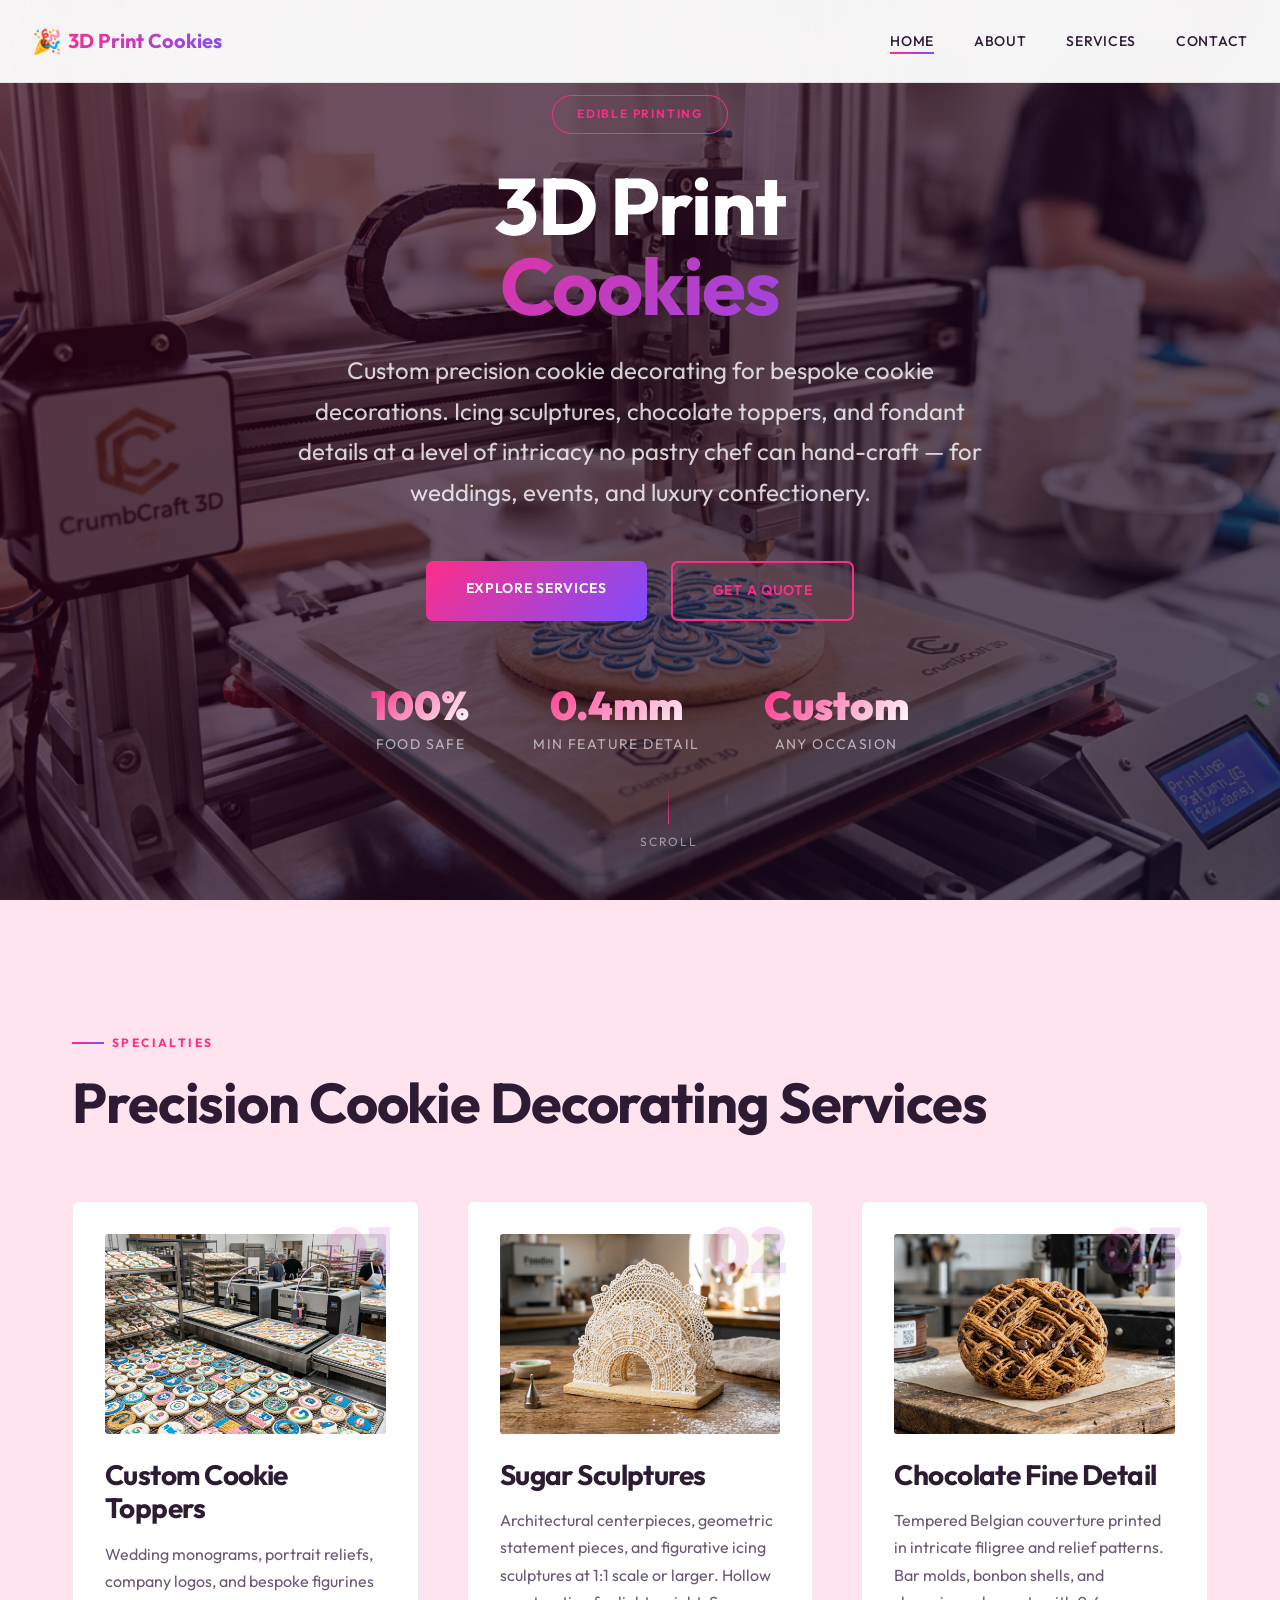
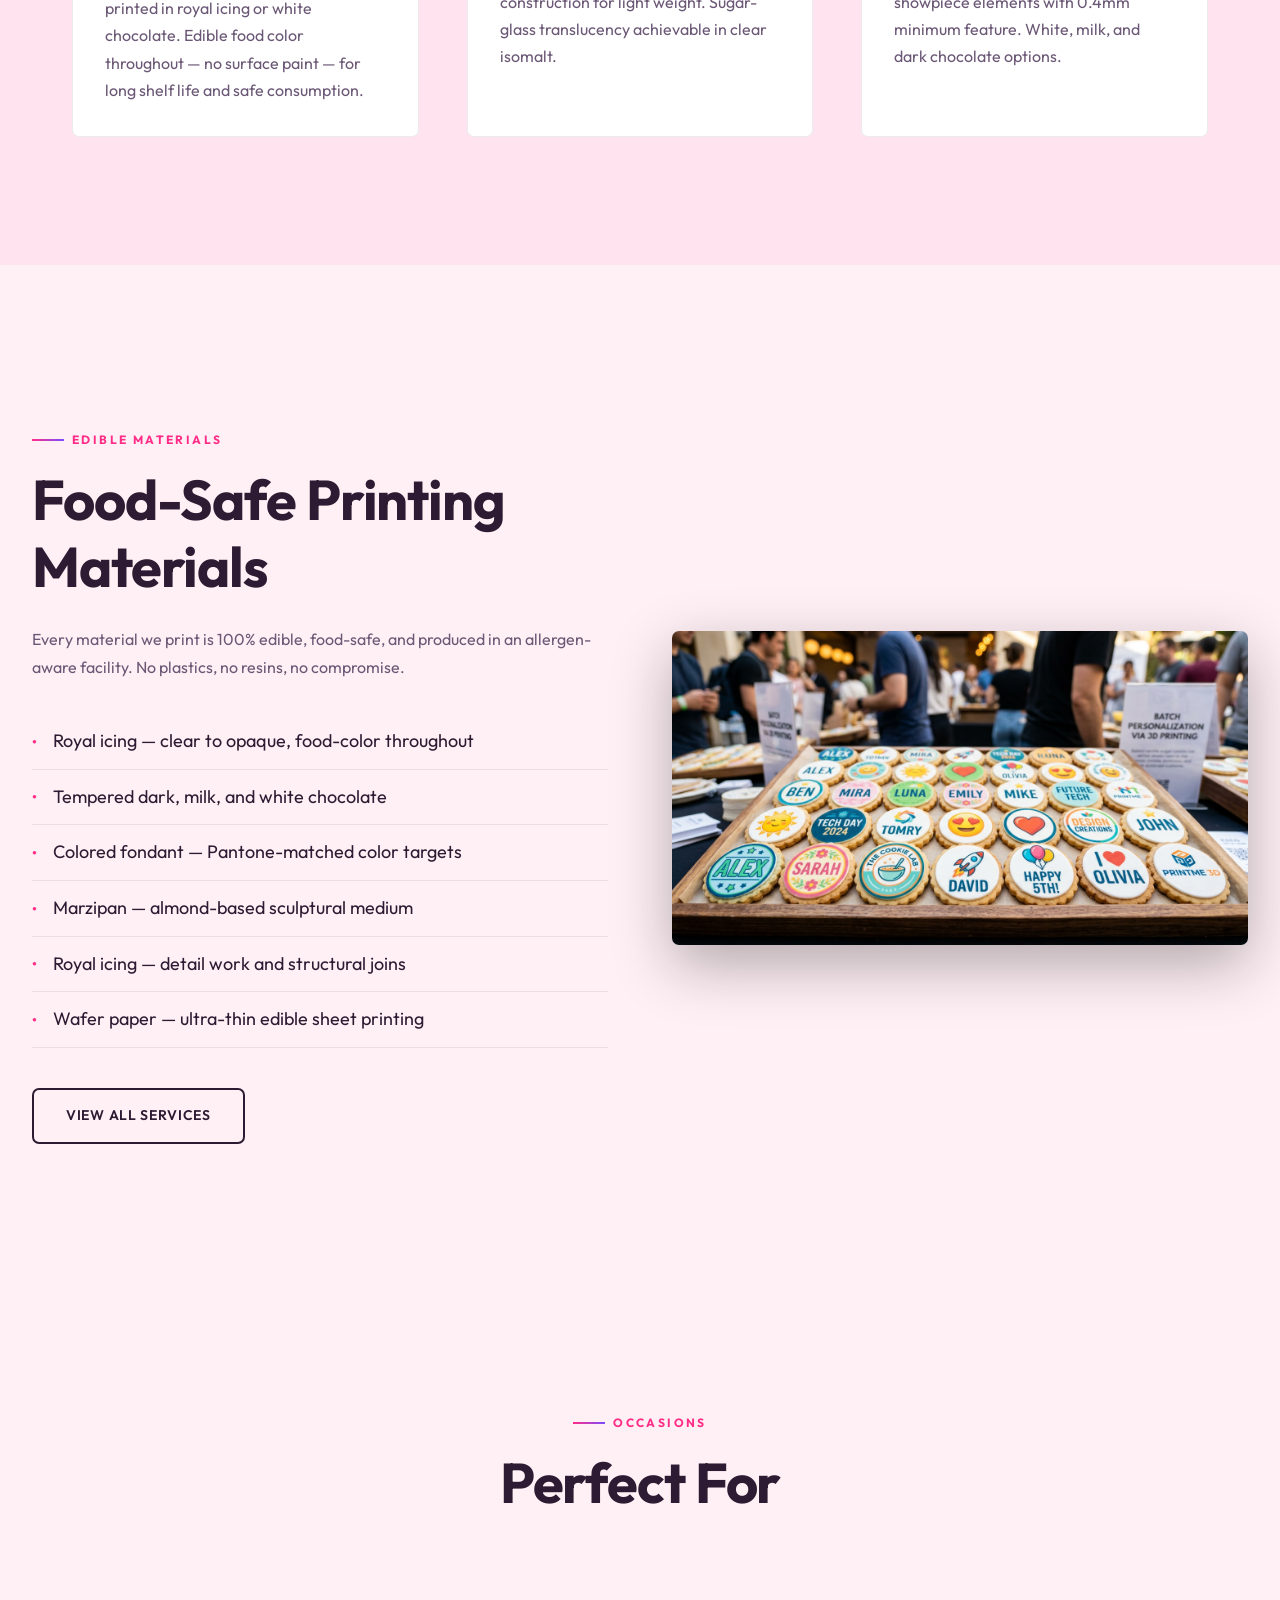
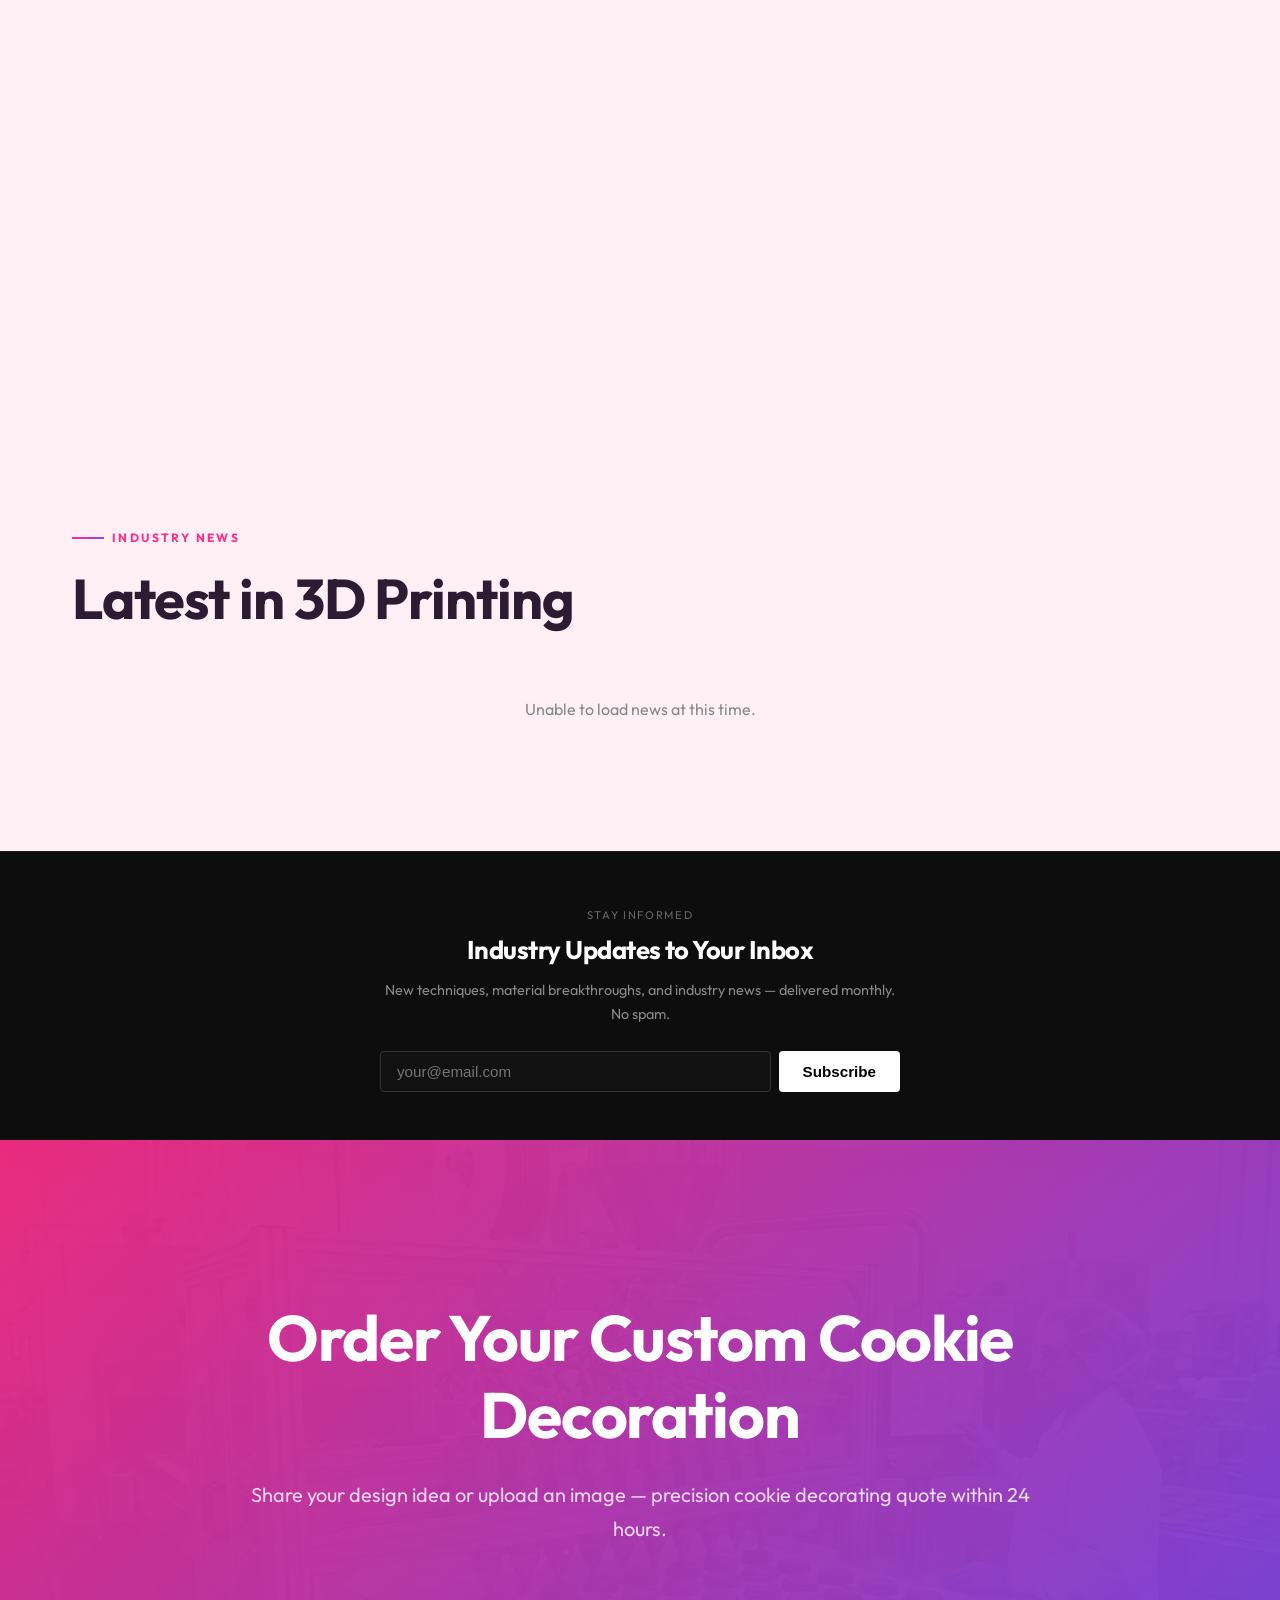
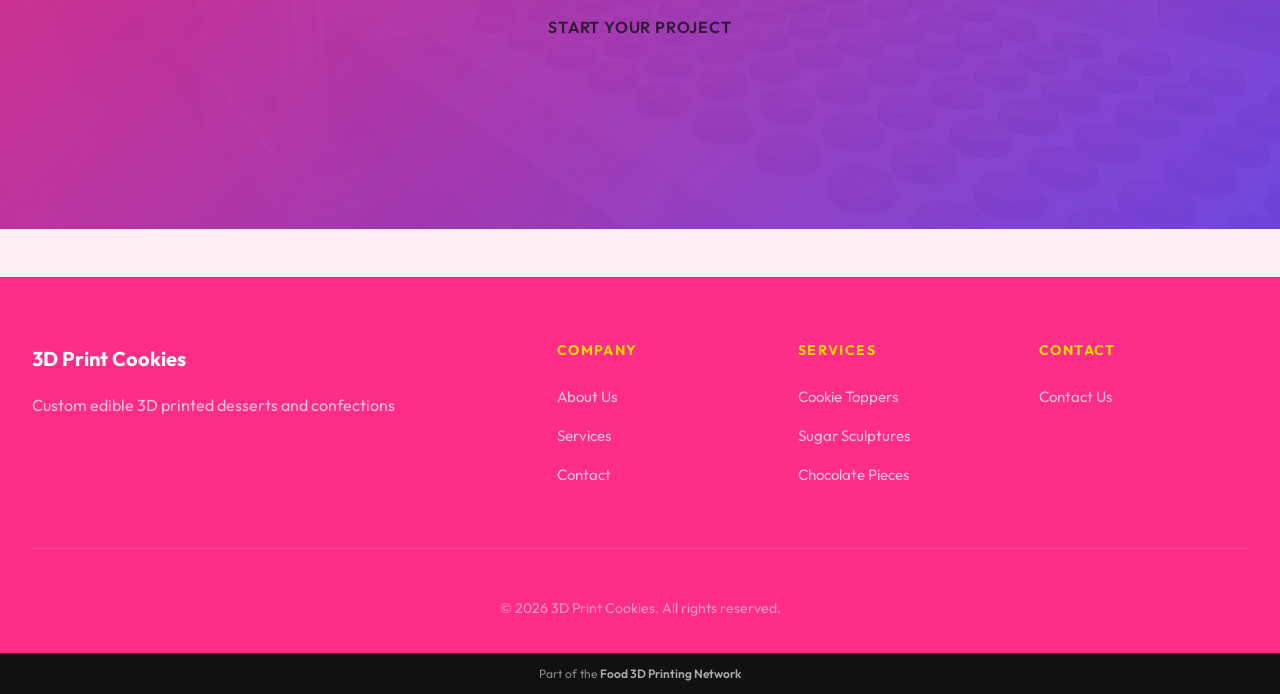
==== index.html @ 9c11e86b "Initial commit — 3dprintcookies.com with local image bank" ====
<!DOCTYPE html>
<html lang="en">
<head>
    <meta charset="UTF-8">
    <meta name="viewport" content="width=device-width, initial-scale=1.0">
    <meta name="description" content="Custom 3D printed cookie decorations in royal icing, chocolate, and fondant. Personalized cookie toppers, icing sculptures, and edible fine-detail decorations for any occasion.">
    <meta name="keywords" content="3d printed cookies, edible printing, custom desserts, food technology, personalized cookies, max davis, ben stagl, ally reza, chilab, chilab studio, titobi, chicago, manufacturing, functional, 3d, prototype">
    <meta property="og:title" content="3D Print Cookies | Custom 3D Printed Cookie Decorations">
    <meta property="og:description" content="Custom 3D printed cookie decorations in royal icing, chocolate, and fondant for weddings, events, and luxury baking.">
    <meta name="author" content="Max Davis, Ben Stagl, Ally Reza - ChiLab Studio">
    <meta property="og:type" content="website">
    <meta property="og:image" content="images/01_precision_icing.png">
    <title>3D Print Cookies | Custom 3D Printed Cookie Decorations | Icing & Chocolate Decorating</title>
    <link rel="preconnect" href="https://fonts.googleapis.com">
    <link rel="preconnect" href="https://fonts.gstatic.com" crossorigin>
    <link href="https://fonts.googleapis.com/css2?family=Outfit:wght@300;400;500;600;700;800;900&family=Pacifico&display=swap" rel="stylesheet">
    <link rel="stylesheet" href="css/style.css">
<script type="application/ld+json">
[
  {
    "@context": "https://schema.org",
    "@type": "Organization",
    "name": "3D Print Cookies",
    "url": "https://3dprintcookies.com",
    "description": "Custom 3D printed cookie decorations in royal icing, chocolate, and fondant. Personalized cookie toppers, icing sculptures, and edible fine-detail decorations for any occasion.",
    "contactPoint": {
      "@type": "ContactPoint",
      "contactType": "customer service",
      "url": "https://3dprintcookies.com/contact.html"
    }
  },
  {
    "@context": "https://schema.org",
    "@type": "WebSite",
    "name": "3D Print Cookies",
    "url": "https://3dprintcookies.com"
  },
  {
    "@context": "https://schema.org",
    "@type": "Service",
    "name": "Cookie Toppers",
    "provider": {
      "@type": "Organization",
      "name": "3D Print Cookies",
      "url": "https://3dprintcookies.com"
    },
    "url": "https://3dprintcookies.com/services.html"
  },
  {
    "@context": "https://schema.org",
    "@type": "Service",
    "name": "Sugar Sculptures",
    "provider": {
      "@type": "Organization",
      "name": "3D Print Cookies",
      "url": "https://3dprintcookies.com"
    },
    "url": "https://3dprintcookies.com/services.html"
  },
  {
    "@context": "https://schema.org",
    "@type": "Service",
    "name": "Chocolate Pieces",
    "provider": {
      "@type": "Organization",
      "name": "3D Print Cookies",
      "url": "https://3dprintcookies.com"
    },
    "url": "https://3dprintcookies.com/services.html"
  }
]
</script>
    <!-- ADSENSE: replace ca-pub-REPLACE_WITH_PUB_ID with your publisher ID to activate -->
    <!-- <script async src="https://pagead2.googlesyndication.com/pagead/js/adsbygoogle.js?client=ca-pub-REPLACE_WITH_PUB_ID" crossorigin="anonymous"></script> -->
</head>
<body>
    <div class="sprinkles-bg"></div>

    <header class="site-header">
        <nav class="navbar">
            <div class="nav-container">
                <a href="index.html" class="nav-logo">
                    <span class="logo-emoji">&#127881;</span><span class="logo-text">3D Print Cookies</span>
                </a>
                <button class="nav-toggle" aria-label="Toggle navigation" aria-expanded="false">
                    <span class="hamburger"></span>
                    <span class="hamburger"></span>
                    <span class="hamburger"></span>
                </button>
                <ul class="nav-menu">
                    <li><a href="index.html" class="nav-link active">Home</a></li>
                    <li><a href="about.html" class="nav-link">About</a></li>
                    <li><a href="services.html" class="nav-link">Services</a></li>
                    <li><a href="contact.html" class="nav-link">Contact</a></li>
                </ul>
            </div>
        </nav>
    </header>

    <main>
        <section class="hero">
            <div class="hero-background">
                <img src="images/02_printer_active.png" alt="3D Print Cookies" loading="lazy">
                <div class="hero-overlay"></div>
            </div>
            <div class="hero-content">
                <div class="hero-badge">EDIBLE PRINTING</div>
                <h1 class="hero-title">
                    <span class="title-line">3D Print</span>
                        <span class="title-line highlight">Cookies</span>
                </h1>
                <p class="hero-subtitle">Custom precision cookie decorating for bespoke cookie decorations. Icing sculptures, chocolate toppers, and fondant details at a level of intricacy no pastry chef can hand-craft — for weddings, events, and luxury confectionery.</p>
                <div class="hero-actions">
                    <a href="services.html" class="btn btn-primary">Explore Services</a>
                    <a href="contact.html" class="btn btn-secondary">Get a Quote</a>
                </div>
                <div class="hero-stats">
                    <div class="stat-item">
                        <div class="stat-number">100%</div>
                        <div class="stat-label">Food Safe</div>
                    </div>
                    <div class="stat-item">
                        <div class="stat-number">0.4mm</div>
                        <div class="stat-label">Min Feature Detail</div>
                    </div>
                    <div class="stat-item">
                        <div class="stat-number">Custom</div>
                        <div class="stat-label">Any Occasion</div>
                    </div>
                </div>
            </div>
            <div class="scroll-indicator">
                <div class="scroll-line"></div>
                <span>SCROLL</span>
            </div>
        </section>

        <section class="process-section">
            <div class="container">
                <div class="section-header">
                    <span class="section-label">SPECIALTIES</span>
                    <h2 class="section-title">Precision Cookie Decorating Services</h2>
                </div>
                <div class="process-grid">
                    <div class="process-card animate-in">
                        <div class="card-number">01</div>
                        <div class="card-image">
                            <img src="images/03_decorated_array.png" alt="Service 1" loading="lazy">
                        </div>
                        <h3>Custom Cookie Toppers</h3>
                        <p>Wedding monograms, portrait reliefs, company logos, and bespoke figurines printed in royal icing or white chocolate. Edible food color throughout — no surface paint — for long shelf life and safe consumption.</p>
                    </div>
                    <div class="process-card animate-in">
                        <div class="card-number">02</div>
                        <div class="card-image">
                            <img src="images/04_lace_pattern.png" alt="Service 2" loading="lazy">
                        </div>
                        <h3>Sugar Sculptures</h3>
                        <p>Architectural centerpieces, geometric statement pieces, and figurative icing sculptures at 1:1 scale or larger. Hollow construction for light weight. Sugar-glass translucency achievable in clear isomalt.</p>
                    </div>
                    <div class="process-card animate-in">
                        <div class="card-number">03</div>
                        <div class="card-image">
                            <img src="images/05_chocolate_chip.png" alt="Service 3" loading="lazy">
                        </div>
                        <h3>Chocolate Fine Detail</h3>
                        <p>Tempered Belgian couverture printed in intricate filigree and relief patterns. Bar molds, bonbon shells, and showpiece elements with 0.4mm minimum feature. White, milk, and dark chocolate options.</p>
                    </div>
                </div>
            </div>
        </section>


    <!-- Ad Unit: Mid-Page Leaderboard -->
    <div class="ad-unit-container" style="text-align:center;padding:1rem 0;margin:0 auto;max-width:970px;">
      <!-- <ins class="adsbygoogle" style="display:block" data-ad-client="ca-pub-REPLACE_WITH_PUB_ID" data-ad-slot="REPLACE_WITH_SLOT_ID_1" data-ad-format="auto" data-full-width-responsive="true"></ins> -->
      <!-- <script>(adsbygoogle = window.adsbygoogle || []).push({});</script> -->
    </div>
        <section class="materials-section">
            <div class="container-wide">
                <div class="materials-content">
                    <div class="materials-info">
                        <span class="section-label">EDIBLE MATERIALS</span>
                        <h2>Food-Safe Printing Materials</h2>
                        <p>Every material we print is 100% edible, food-safe, and produced in an allergen-aware facility. No plastics, no resins, no compromise.</p>
                        <ul class="materials-list">
                            <li><span class="material-icon">&#9679;</span> Royal icing — clear to opaque, food-color throughout</li>
                            <li><span class="material-icon">&#9679;</span> Tempered dark, milk, and white chocolate</li>
                            <li><span class="material-icon">&#9679;</span> Colored fondant — Pantone-matched color targets</li>
                            <li><span class="material-icon">&#9679;</span> Marzipan — almond-based sculptural medium</li>
                            <li><span class="material-icon">&#9679;</span> Royal icing — detail work and structural joins</li>
                            <li><span class="material-icon">&#9679;</span> Wafer paper — ultra-thin edible sheet printing</li>
                        </ul>
                        <a href="services.html" class="btn btn-outline">View All Services</a>
                    </div>
                    <div class="materials-visual">
                        <img src="images/06_personalized_batch.png" alt="3D Print Cookies Services" loading="lazy">
                        <div class="visual-accent"></div>
                    </div>
                </div>
            </div>
        </section>

        <section class="industries-section">
            <div class="container">
                <div class="section-header center">
                    <span class="section-label">OCCASIONS</span>
                    <h2>Perfect For</h2>
                </div>
                <div class="industries-grid">
                    <div class="industry-card animate-in">
                        <div class="industry-icon">&#9829;</div>
                        <h3>Weddings</h3>
                        <p>Bespoke bridal toppers</p>
                    </div>
                    <div class="industry-card animate-in">
                        <div class="industry-icon">&#9733;</div>
                        <h3>Corporate</h3>
                        <p>Branded confectionery</p>
                    </div>
                    <div class="industry-card animate-in">
                        <div class="industry-icon">&#127881;</div>
                        <h3>Celebrations</h3>
                        <p>Birthday & milestone events</p>
                    </div>
                    <div class="industry-card animate-in">
                        <div class="industry-icon">&#9830;</div>
                        <h3>Luxury Retail</h3>
                        <p>High-end confectionery</p>
                    </div>
                </div>
            </div>
        </section>
        <section class="news-section">
            <div class="container">
                <div class="section-header">
                    <span class="section-label">INDUSTRY NEWS</span>
                    <h2 class="section-title">Latest in 3D Printing</h2>
                </div>
                <div id="news-feed"></div>
            </div>
        </section>
        <section class="newsletter-section" style="background:#0d0d0d;padding:3rem 2rem;text-align:center;border-top:1px solid #1a1a1a;">
            <div style="max-width:520px;margin:0 auto;">
                <span style="font-size:0.7rem;letter-spacing:0.15em;color:#666;text-transform:uppercase;">Stay Informed</span>
                <h2 style="color:#fff;font-size:1.6rem;margin:0.5rem 0 0.75rem;">Industry Updates to Your Inbox</h2>
                <p style="color:#888;font-size:0.9rem;margin-bottom:1.5rem;">New techniques, material breakthroughs, and industry news — delivered monthly. No spam.</p>
                <form action="https://api.web3forms.com/submit" method="POST"
                      style="display:flex;gap:0.5rem;flex-wrap:wrap;justify-content:center;"
                      onsubmit="this.querySelector('button').textContent='Subscribed!';this.querySelector('button').disabled=true;">
                    <input type="hidden" name="access_key" value="6f33053b-6d08-414b-9615-665f88c98da8">
                    <input type="hidden" name="subject" value="Newsletter Signup">
                    <input type="hidden" name="from_name" value="Newsletter Signup">
                    <input type="email" name="email" placeholder="your@email.com" required
                           style="flex:1;min-width:220px;padding:0.7rem 1rem;background:#111;border:1px solid #333;color:#fff;border-radius:4px;font-size:0.95rem;">
                    <button type="submit"
                            style="padding:0.7rem 1.5rem;background:#fff;color:#000;border:none;border-radius:4px;font-weight:600;font-size:0.95rem;cursor:pointer;white-space:nowrap;">
                        Subscribe
                    </button>
                </form>
            </div>
        </section>


        <section class="cta-section">
            <div class="cta-content">
                <h2>Order Your Custom Cookie Decoration</h2>
                <p>Share your design idea or upload an image — precision cookie decorating quote within 24 hours.</p>
                <a href="contact.html" class="btn btn-large">Start Your Project</a>
            </div>
            <div class="cta-background">
                <img src="images/08_production_scale.png" alt="3D Print Cookies" loading="lazy">
            </div>
        </section>
    </main>

    <!-- Ad Unit: Pre-Footer Banner -->
    <div class="ad-unit-container" style="text-align:center;padding:1.5rem 0;margin:0 auto;max-width:970px;">
      <!-- <ins class="adsbygoogle" style="display:block" data-ad-client="ca-pub-REPLACE_WITH_PUB_ID" data-ad-slot="REPLACE_WITH_SLOT_ID_2" data-ad-format="auto" data-full-width-responsive="true"></ins> -->
      <!-- <script>(adsbygoogle = window.adsbygoogle || []).push({});</script> -->
    </div>
    <footer class="site-footer">
        <div class="footer-container">
            <div class="footer-main">
                <div class="footer-brand">
                    <div class="footer-logo">3D Print Cookies</div>
                    <p>Custom edible 3D printed desserts and confections</p>
                </div>
                <div class="footer-links">
                    <div class="footer-column">
                        <h4>Company</h4>
                        <ul>
                            <li><a href="about.html">About Us</a></li>
                            <li><a href="services.html">Services</a></li>
                            <li><a href="contact.html">Contact</a></li>
                        </ul>
                    </div>
                    <div class="footer-column">
                        <h4>Services</h4>
                        <ul>
                            <li><a href="services.html">Cookie Toppers</a></li>
                            <li><a href="services.html">Sugar Sculptures</a></li>
                            <li><a href="services.html">Chocolate Pieces</a></li>
                        </ul>
                    </div>
                    <div class="footer-column">
                        <h4>Contact</h4>
                        <ul>
                            <li><a href="contact.html">Contact Us</a></li>
                        </ul>
                    </div>
                </div>
            </div>
            <div class="footer-bottom">
                <p>&copy; 2026 3D Print Cookies. All rights reserved.</p>
            </div>
        </div>
    </footer>

    <script src="js/main.js"></script>

    <div class="network-badge" style="background:#111;border-top:1px solid #333;text-align:center;padding:0.6rem 1rem;font-size:0.75rem;color:#888;">
      Part of the <a href="https://3dprintfood.com" style="color:#aaa;text-decoration:none;font-weight:600;">Food 3D Printing Network</a>
    </div>
</body>
</html>
---- css/style.css ----
/* ============================================
   3dprintcakes.com - Playful/Vibrant Design
   Premium Generated Stylesheet
   ============================================ */

:root {
    --primary: #ff2d87;
    --primary-dark: #d4206e;
    --secondary: #ffd600;
    --accent: #7c4dff;
    --bg-dark: #fff0f5;
    --bg-darker: #ffe4ef;
    --bg-card: #ffffff;
    --text: #2d1b33;
    --text-dim: #6b5876;
    --border: rgba(0,0,0,0.08);
    --font-heading: 'Outfit', sans-serif;
    --font-body: 'Outfit', sans-serif;
    --radius: 7px;
    --transition: all 0.4s cubic-bezier(0.4,0,0.2,1);
    --transition-fast: all 0.2s ease;
}

.sprinkles-bg{position:fixed;top:0;left:0;width:100%;height:100%;background-image:radial-gradient(circle,#ff2d8710 1px,transparent 1px),radial-gradient(circle,#ffd60010 1px,transparent 1px);background-size:30px 30px,20px 20px;background-position:0 0,10px 10px;pointer-events:none;z-index:0;}

*,*::before,*::after { margin:0;padding:0;box-sizing:border-box; }
html { scroll-behavior:smooth;font-size:16px; }

body {
    font-family: var(--font-body);
    color: var(--text);
    background-color: var(--bg-dark);
    line-height: 1.7;
    -webkit-font-smoothing: antialiased;
    overflow-x: hidden;
    position: relative;
}

h1,h2,h3,h4,h5,h6 {
    font-family: var(--font-heading);
    line-height: 1.2;
    font-weight: 700;
    color: var(--text);
    letter-spacing: -0.02em;
}
h1 { font-size: clamp(2.5rem,8vw,5rem); }
h2 { font-size: clamp(2rem,5vw,3.5rem); }
h3 { font-size: clamp(1.25rem,3vw,1.75rem); }
a { text-decoration:none;color:inherit; }
img { max-width:100%;display:block; }

/* Layout */
.container { max-width:1200px;margin:0 auto;padding:0 2rem; }
.container-wide { max-width:1400px;margin:0 auto;padding:0 2rem; }
section { padding:8rem 0; }
.section-header { margin-bottom:4rem; }
.section-header.center { text-align:center; }

.section-label {
    display:inline-block;
    font-size:0.75rem;font-weight:700;
    text-transform:uppercase;letter-spacing:0.2em;
    color:var(--primary);margin-bottom:1rem;
    position:relative;padding-left:2.5rem;
}
.section-label::before {
    content:'';position:absolute;left:0;top:50%;
    transform:translateY(-50%);width:2rem;height:2px;
    background:linear-gradient(90deg,var(--primary),var(--accent));
}

/* Header */
.site-header {
    position:fixed;top:0;left:0;right:0;z-index:1000;
    background:rgba(255,255,255,0.95);
    backdrop-filter:blur(20px);
    border-bottom:1px solid var(--border);
    transition: box-shadow 0.3s ease;
}
.site-header.scrolled { box-shadow:0 4px 30px rgba(0,0,0,0.15); }
.navbar { padding:1.5rem 0; }
.nav-container {
    max-width:1400px;margin:0 auto;padding:0 2rem;
    display:flex;justify-content:space-between;align-items:center;
}
.nav-logo {
    font-family:var(--font-heading);font-size:1.25rem;font-weight:700;
    display:flex;align-items:center;gap:0.35rem;
    transition:var(--transition-fast);
}
.nav-logo:hover { transform:translateY(-2px); }
.logo-bracket { color:var(--primary);font-size:1.5rem; }
.logo-text {
    background:linear-gradient(135deg,var(--primary),var(--accent));
    -webkit-background-clip:text;-webkit-text-fill-color:transparent;
    background-clip:text;
}
.logo-emoji { font-size:1.5rem;line-height:1; }
.nav-menu { display:flex;gap:2.5rem;list-style:none; }
.nav-link {
    position:relative;font-weight:500;text-transform:uppercase;
    font-size:0.875rem;letter-spacing:0.05em;
    transition:var(--transition-fast);
}
.nav-link::after {
    content:'';position:absolute;bottom:-4px;left:0;width:0;height:2px;
    background:linear-gradient(90deg,var(--primary),var(--accent));
    transition:var(--transition);
}
.nav-link:hover::after,.nav-link.active::after { width:100%; }
.nav-link:hover { color:var(--primary); }

.nav-toggle {
    display:none;flex-direction:column;gap:5px;
    background:none;border:none;cursor:pointer;padding:0.5rem;
}
.hamburger {
    width:25px;height:2px;background:var(--primary);
    transition:var(--transition);display:block;
    position:relative;
}
.hamburger::before,.hamburger::after {
    content:'';position:absolute;width:25px;height:2px;
    background:var(--primary);transition:var(--transition);
}
.hamburger::before { top:-7px; }
.hamburger::after { top:7px; }
.nav-toggle.active .hamburger { background:transparent; }
.nav-toggle.active .hamburger::before { transform:rotate(45deg);top:0; }
.nav-toggle.active .hamburger::after { transform:rotate(-45deg);top:0; }

/* Hero */
.hero {
    position:relative;min-height:100vh;
    display:flex;align-items:center;justify-content:center;
    overflow:hidden;padding-top:80px;
}
.hero-background {
    position:absolute;top:0;left:0;width:100%;height:100%;z-index:0;
}
.hero-background img {
    width:100%;height:100%;object-fit:cover;filter:brightness(0.35);
}
.hero-overlay {
    position:absolute;top:0;left:0;width:100%;height:100%;
    background:linear-gradient(135deg, rgba(255,0,100,0.15), rgba(124,77,255,0.1));
}
.hero-content {
    position:relative;z-index:2;max-width:1400px;
    margin:0 auto;padding:0 2rem;text-align:center;
}
.hero-badge {
    display:inline-block;padding:0.5rem 1.5rem;
    border:1px solid var(--primary);border-radius:50px;
    font-size:0.75rem;font-weight:600;letter-spacing:0.15em;
    text-transform:uppercase;color:var(--primary);
    margin-bottom:2rem;animation:fadeInDown 0.8s ease-out;
}
.hero-title { margin-bottom:1.5rem;color:#fff;animation:fadeInUp 0.8s ease-out 0.2s both; }
.title-line { display:block;line-height:1; }
.title-line.highlight {
    background:linear-gradient(135deg,var(--primary),var(--accent));
    -webkit-background-clip:text;-webkit-text-fill-color:transparent;
    background-clip:text;
}
.hero-subtitle {
    font-size:clamp(1.125rem,2vw,1.5rem);
    max-width:700px;margin:0 auto 3rem;color:rgba(255,255,255,0.8);
    animation:fadeInUp 0.8s ease-out 0.4s both;
}
.hero-actions {
    display:flex;gap:1.5rem;justify-content:center;flex-wrap:wrap;
    animation:fadeInUp 0.8s ease-out 0.6s both;
}
.hero-stats {
    display:flex;gap:4rem;justify-content:center;margin-top:4rem;
    animation:fadeInUp 0.8s ease-out 0.8s both;
}
.stat-item { text-align:center; }
.stat-number {
    font-family:var(--font-heading);font-size:2.5rem;font-weight:900;
    background:linear-gradient(135deg,var(--primary),#fff);
    -webkit-background-clip:text;-webkit-text-fill-color:transparent;
    background-clip:text;line-height:1;margin-bottom:0.5rem;
}
.stat-label {
    font-size:0.875rem;text-transform:uppercase;
    letter-spacing:0.1em;color:rgba(255,255,255,0.6);
}
.scroll-indicator {
    position:absolute;bottom:3rem;left:50%;transform:translateX(-50%);
    display:flex;flex-direction:column;align-items:center;gap:0.5rem;
    font-size:0.75rem;letter-spacing:0.15em;color:rgba(255,255,255,0.5);
    animation:fadeInUp 0.8s ease-out 1s both;
}
.scroll-line {
    width:1px;height:40px;
    background:linear-gradient(180deg,transparent,var(--primary));
    animation:scrollLine 2s ease-in-out infinite;
}

/* Buttons */
.btn {
    display:inline-block;padding:1rem 2.5rem;
    font-family:var(--font-heading);font-weight:600;font-size:0.875rem;
    text-transform:uppercase;letter-spacing:0.05em;
    border-radius:var(--radius);transition:var(--transition);
    cursor:pointer;position:relative;overflow:hidden;border:none;
}
.btn::before {
    content:'';position:absolute;top:0;left:-100%;width:100%;height:100%;
    background:linear-gradient(90deg,transparent,rgba(255,255,255,0.2),transparent);
    transition:left 0.5s;
}
.btn:hover::before { left:100%; }
.btn-primary {
    background:linear-gradient(135deg,var(--primary),var(--accent));
    color:#fff;
}
.btn-primary:hover {
    transform:translateY(-2px);
    box-shadow:0 10px 30px rgba(255,45,135,0.3);
}
.btn-secondary {
    background:transparent;border:2px solid var(--primary);color:var(--primary);
}
.btn-secondary:hover {
    background:var(--primary);color:#fff0f5;transform:translateY(-2px);
}
.btn-outline {
    background:transparent;border:2px solid var(--text);color:var(--text);
    padding:0.875rem 2rem;
}
.btn-outline:hover { background:var(--text);color:var(--bg-dark); }
.btn-large { padding:1.25rem 3rem;font-size:1rem; }
.btn-submit { width:100%;text-align:center; }

/* Process Section */
.process-section { background:#ffe4ef; }
.process-grid {
    display:grid;grid-template-columns:repeat(auto-fit,minmax(300px,1fr));gap:3rem;
}
.process-card {
    position:relative;background:#ffffff;
    border:1px solid var(--border);border-radius:var(--radius);
    padding:2rem;transition:var(--transition);
}
.process-card:hover {
    transform:translateY(-10px);border-color:var(--primary);
    box-shadow:0 20px 40px rgba(255,45,135,0.1);
}
.card-number {
    font-family:var(--font-heading);font-size:4rem;font-weight:900;
    line-height:1;
    background:linear-gradient(135deg,var(--primary),var(--accent));
    -webkit-background-clip:text;-webkit-text-fill-color:transparent;
    background-clip:text;opacity:0.15;position:absolute;top:1rem;right:1.5rem;
}
.card-image {
    width:100%;height:200px;border-radius:calc(var(--radius) - 4px);
    overflow:hidden;margin-bottom:1.5rem;
}
.card-image img {
    width:100%;height:100%;object-fit:cover;transition:var(--transition);
}
.process-card:hover .card-image img { transform:scale(1.1); }
.process-card h3 { margin-bottom:1rem; }
.process-card p { color:var(--text-dim);line-height:1.7; }

/* Materials Section */
.materials-section {
    background:#fff0f5;
}
.materials-content {
    display:grid;grid-template-columns:1fr 1fr;gap:4rem;align-items:center;
}
.materials-info h2 { margin-bottom:1.5rem; }
.materials-info p { color:var(--text-dim);margin-bottom:2rem;line-height:1.8; }
.materials-list { list-style:none;margin-bottom:2.5rem; }
.materials-list li {
    padding:0.75rem 0;font-size:1.125rem;
    display:flex;align-items:center;gap:1rem;
    border-bottom:1px solid var(--border);
}
.material-icon { color:var(--primary);font-size:0.5rem; }
.materials-visual { position:relative; }
.materials-visual img {
    width:100%;border-radius:var(--radius);
    box-shadow:0 20px 60px rgba(0,0,0,0.3);
}
.visual-accent {
    position:absolute;top:-2rem;right:-2rem;width:200px;height:200px;
    background:linear-gradient(135deg,var(--primary),var(--accent));
    opacity:0.1;border-radius:50%;filter:blur(60px);z-index:-1;
}

/* Industries Section */
.industries-grid {
    display:grid;grid-template-columns:repeat(auto-fit,minmax(250px,1fr));gap:2rem;
}
.industry-card {
    background:#ffffff;border:1px solid var(--border);
    border-radius:var(--radius);padding:2.5rem 2rem;text-align:center;
    transition:var(--transition);
}
.industry-card:hover {
    transform:translateY(-5px);border-color:var(--primary);
}
.industry-icon {
    font-size:3rem;margin-bottom:1.5rem;display:inline-block;
    background:linear-gradient(135deg,var(--primary),var(--accent));
    -webkit-background-clip:text;-webkit-text-fill-color:transparent;
    background-clip:text;
}
.industry-card h3 { margin-bottom:1rem;font-size:1.5rem; }
.industry-card p { color:var(--text-dim);line-height:1.7; }

/* CTA Section */
.cta-section { position:relative;padding:10rem 0;overflow:hidden; }
.cta-background {
    position:absolute;top:0;left:0;width:100%;height:100%;z-index:0;
}
.cta-background img {
    width:100%;height:100%;object-fit:cover;filter:brightness(0.2);
}
.cta-background::after {
    content:'';position:absolute;top:0;left:0;width:100%;height:100%;
    background:linear-gradient(135deg, rgba(255,45,135,0.9), rgba(124,77,255,0.85));
}
.cta-content {
    position:relative;z-index:2;text-align:center;max-width:800px;margin:0 auto;
}
.cta-content h2 {
    font-size:clamp(2.5rem,5vw,4rem);margin-bottom:1.5rem;color:#fff;
}
.cta-content p { font-size:1.25rem;color:rgba(255,255,255,0.8);margin-bottom:3rem; }

/* Page Hero (secondary pages) */
.page-hero {
    position:relative;padding:10rem 0 6rem;overflow:hidden;
    display:flex;align-items:center;justify-content:center;
}
.page-hero-bg {
    position:absolute;top:0;left:0;width:100%;height:100%;z-index:0;
}
.page-hero-bg img {
    width:100%;height:100%;object-fit:cover;filter:brightness(0.35);
}
.page-hero-overlay {
    position:absolute;top:0;left:0;width:100%;height:100%;
    background:linear-gradient(135deg, rgba(255,0,100,0.15), rgba(124,77,255,0.1));
}
.page-hero-content {
    position:relative;z-index:2;text-align:center;max-width:800px;
    margin:0 auto;padding:0 2rem;
}
.page-hero-content h1 { color:#fff;margin-bottom:1rem; }
.page-hero-subtitle { font-size:1.25rem;color:rgba(255,255,255,0.8); }

/* About Page */
.story-section { padding:8rem 0; }
.story-grid {
    display:grid;grid-template-columns:1fr 1fr;gap:4rem;align-items:center;
}
.story-image img {
    width:100%;border-radius:var(--radius);
    box-shadow:0 20px 60px rgba(0,0,0,0.15);
}
.story-content { }
.story-content h2 { margin-bottom:1.5rem; }
.story-content p { color:var(--text-dim);margin-bottom:1.5rem;line-height:1.8; }

.mission-section { background:#ffe4ef;padding:8rem 0; }
.mission-grid {
    display:grid;grid-template-columns:1fr 1fr;gap:3rem;
}
.mission-card {
    background:#ffffff;border:1px solid var(--border);
    border-radius:var(--radius);padding:3rem;
}
.mission-card h3 { margin-bottom:1.5rem;color:var(--primary); }
.mission-card p { color:var(--text-dim);line-height:1.8; }

.values-section { padding:8rem 0; }
.values-grid {
    display:grid;grid-template-columns:repeat(auto-fit,minmax(250px,1fr));gap:2rem;
}
.value-card {
    background:#ffffff;border:1px solid var(--border);
    border-radius:var(--radius);padding:2.5rem 2rem;text-align:center;
    transition:var(--transition);
}
.value-card:hover { transform:translateY(-5px);border-color:var(--primary); }
.value-icon {
    font-size:2.5rem;margin-bottom:1rem;
    background:linear-gradient(135deg,var(--primary),var(--accent));
    -webkit-background-clip:text;-webkit-text-fill-color:transparent;
    background-clip:text;
}
.value-card h3 { margin-bottom:1rem; }
.value-card p { color:var(--text-dim);line-height:1.7; }

.stats-section {
    background:#ffe4ef;padding:6rem 0;
}
.stats-bar {
    display:grid;grid-template-columns:repeat(4,1fr);gap:2rem;text-align:center;
}

/* Services Page */
.services-detail-section { padding:8rem 0; }
.services-detail-grid { display:grid;gap:3rem; }
.service-detail-card {
    display:grid;grid-template-columns:1fr 2fr;gap:2rem;
    background:#ffffff;border:1px solid var(--border);
    border-radius:var(--radius);overflow:hidden;
    transition:var(--transition);
}
.service-detail-card:hover { transform:translateY(-5px);border-color:var(--primary); }
.service-detail-image { height:100%;min-height:250px; }
.service-detail-image img { width:100%;height:100%;object-fit:cover; }
.service-detail-content { padding:2.5rem; }
.service-detail-content h3 { margin-bottom:1rem;color:var(--primary); }
.service-detail-content p { color:var(--text-dim);line-height:1.8; }

.timeline-section { background:#ffe4ef;padding:8rem 0; }
.timeline { position:relative;max-width:700px;margin:0 auto; }
.timeline-line {
    position:absolute;left:30px;top:0;bottom:0;width:2px;
    background:linear-gradient(180deg,var(--primary),var(--accent));
}
.timeline-step {
    display:flex;gap:2rem;margin-bottom:3rem;position:relative;
}
.timeline-number {
    width:60px;height:60px;border-radius:50%;flex-shrink:0;
    background:linear-gradient(135deg,var(--primary),var(--accent));
    color:#fff;display:flex;align-items:center;justify-content:center;
    font-family:var(--font-heading);font-weight:700;font-size:1.25rem;
    z-index:1;
}
.timeline-content {
    background:#ffffff;border:1px solid var(--border);
    border-radius:var(--radius);padding:2rem;flex:1;
}
.timeline-content h3 { margin-bottom:0.75rem; }
.timeline-content p { color:var(--text-dim);line-height:1.7; }

/* Contact Page */
.contact-section { padding:8rem 0; }
.contact-grid {
    display:grid;grid-template-columns:1fr 1fr;gap:4rem;align-items:start;
}
.contact-info h2 { margin-bottom:1.5rem; }
.contact-info > p { color:var(--text-dim);line-height:1.8;margin-bottom:2rem; }
.contact-cards { display:grid;gap:1.5rem; }
.contact-card {
    background:#ffffff;border:1px solid var(--border);
    border-radius:var(--radius);padding:1.5rem;
    display:flex;gap:1rem;align-items:flex-start;
}
.contact-card-icon {
    font-size:1.5rem;flex-shrink:0;
    background:linear-gradient(135deg,var(--primary),var(--accent));
    -webkit-background-clip:text;-webkit-text-fill-color:transparent;
    background-clip:text;
}
.contact-card h4 { margin-bottom:0.25rem;font-size:1rem; }
.contact-card p { color:var(--text-dim);font-size:0.9375rem; }

.contact-form-wrapper {
    background:#ffffff;border:1px solid var(--border);
    border-radius:var(--radius);padding:2.5rem;
    box-shadow:0 20px 60px rgba(0,0,0,0.1);
}
.contact-form-wrapper h2 { margin-bottom:2rem; }
.form-group { margin-bottom:1.25rem; }
.form-group label {
    display:block;margin-bottom:0.4rem;font-weight:600;
    color:var(--text);font-size:0.95rem;
}
.required { color:#e74c3c; }
.form-group input[type="text"],
.form-group input[type="email"],
.form-group input[type="tel"],
.form-group textarea {
    width:100%;padding:0.875rem 1rem;
    border:2px solid var(--border);border-radius:var(--radius);
    font-family:var(--font-body);font-size:1rem;
    color:var(--text);background:#ffe4ef;
    transition:var(--transition);
}
.form-group input:focus,
.form-group textarea:focus {
    outline:none;border-color:var(--primary);
    box-shadow:0 0 0 3px rgba(255,45,135,0.15);
}
.form-group input.error,
.form-group textarea.error { border-color:#e74c3c; }
.form-error { color:#e74c3c;font-size:0.85rem;margin-top:0.25rem;min-height:1.2em; }
.form-group input[type="file"] { font-family:var(--font-body);font-size:0.95rem;padding:0.5rem 0;border:none;background:none; }

/* Footer */
.site-footer {
    background:#ff2d87;
    border-top:1px solid var(--border);padding:4rem 0 2rem;
    color:#fff;
}
.footer-container { max-width:1400px;margin:0 auto;padding:0 2rem; }
.footer-main {
    display:grid;grid-template-columns:2fr 3fr;gap:4rem;
    margin-bottom:3rem;padding-bottom:3rem;
    border-bottom:1px solid rgba(255,255,255,0.15);
}
.footer-brand { }
.footer-logo {
    font-family:var(--font-heading);font-size:1.25rem;
    font-weight:700;margin-bottom:1rem;
    color:#fff;
}
.footer-brand p { color:rgba(255,255,255,0.7); }
.footer-links {
    display:grid;grid-template-columns:repeat(3,1fr);gap:2rem;
}
.footer-column h4 {
    font-size:0.875rem;text-transform:uppercase;letter-spacing:0.1em;
    margin-bottom:1.5rem;color:var(--secondary);
}
.footer-column ul { list-style:none; }
.footer-column li { margin-bottom:0.75rem; }
.footer-column a {
    color:rgba(255,255,255,0.7);
    transition:var(--transition-fast);font-size:0.9375rem;
}
.footer-column a:hover { color:var(--primary);padding-left:5px; }
.footer-bottom {
    text-align:center;
    color:rgba(255,255,255,0.5);
    font-size:0.875rem;
}

/* Scroll Animation */
.animate-in {
    opacity:0;transform:translateY(30px);transition:opacity 0.6s ease,transform 0.6s ease;
}
.animate-in.visible { opacity:1;transform:translateY(0); }

/* Keyframes */
@keyframes fadeInDown {
    from { opacity:0;transform:translateY(-20px); }
    to { opacity:1;transform:translateY(0); }
}
@keyframes fadeInUp {
    from { opacity:0;transform:translateY(20px); }
    to { opacity:1;transform:translateY(0); }
}
@keyframes scrollLine {
    0%,100% { transform:scaleY(1); }
    50% { transform:scaleY(1.5); }
}

/* Responsive */
@media(max-width:968px) {
    .nav-menu {
        position:fixed;top:80px;right:-100%;width:300px;
        height:calc(100vh - 80px);background:#ffffff;
        flex-direction:column;padding:2rem;gap:1.5rem;
        border-left:1px solid var(--border);transition:var(--transition);
        z-index:1000;
    }
    .nav-menu.active { right:0; }
    .nav-toggle { display:flex; }
    .hero-stats { gap:2rem; }
    .materials-content { grid-template-columns:1fr; }
    .story-grid { grid-template-columns:1fr; }
    .mission-grid { grid-template-columns:1fr; }
    .contact-grid { grid-template-columns:1fr; }
    .service-detail-card { grid-template-columns:1fr; }
    .service-detail-image { min-height:200px; }
    .footer-main { grid-template-columns:1fr; }
    .footer-links { grid-template-columns:repeat(2,1fr); }
    .stats-bar { grid-template-columns:repeat(2,1fr); }
}
@media(max-width:640px) {
    section { padding:5rem 0; }
    .hero { min-height:90vh; }
    .hero-stats { flex-direction:column;gap:1.5rem; }
    .process-grid { grid-template-columns:1fr; }
    .industries-grid { grid-template-columns:1fr; }
    .values-grid { grid-template-columns:1fr; }
    .footer-links { grid-template-columns:1fr; }
    .cta-section { padding:6rem 0; }
    .stats-bar { grid-template-columns:1fr; }
    .page-hero { padding:8rem 0 4rem; }
    .timeline-step { flex-direction:column;align-items:flex-start; }
    .timeline-line { display:none; }
}
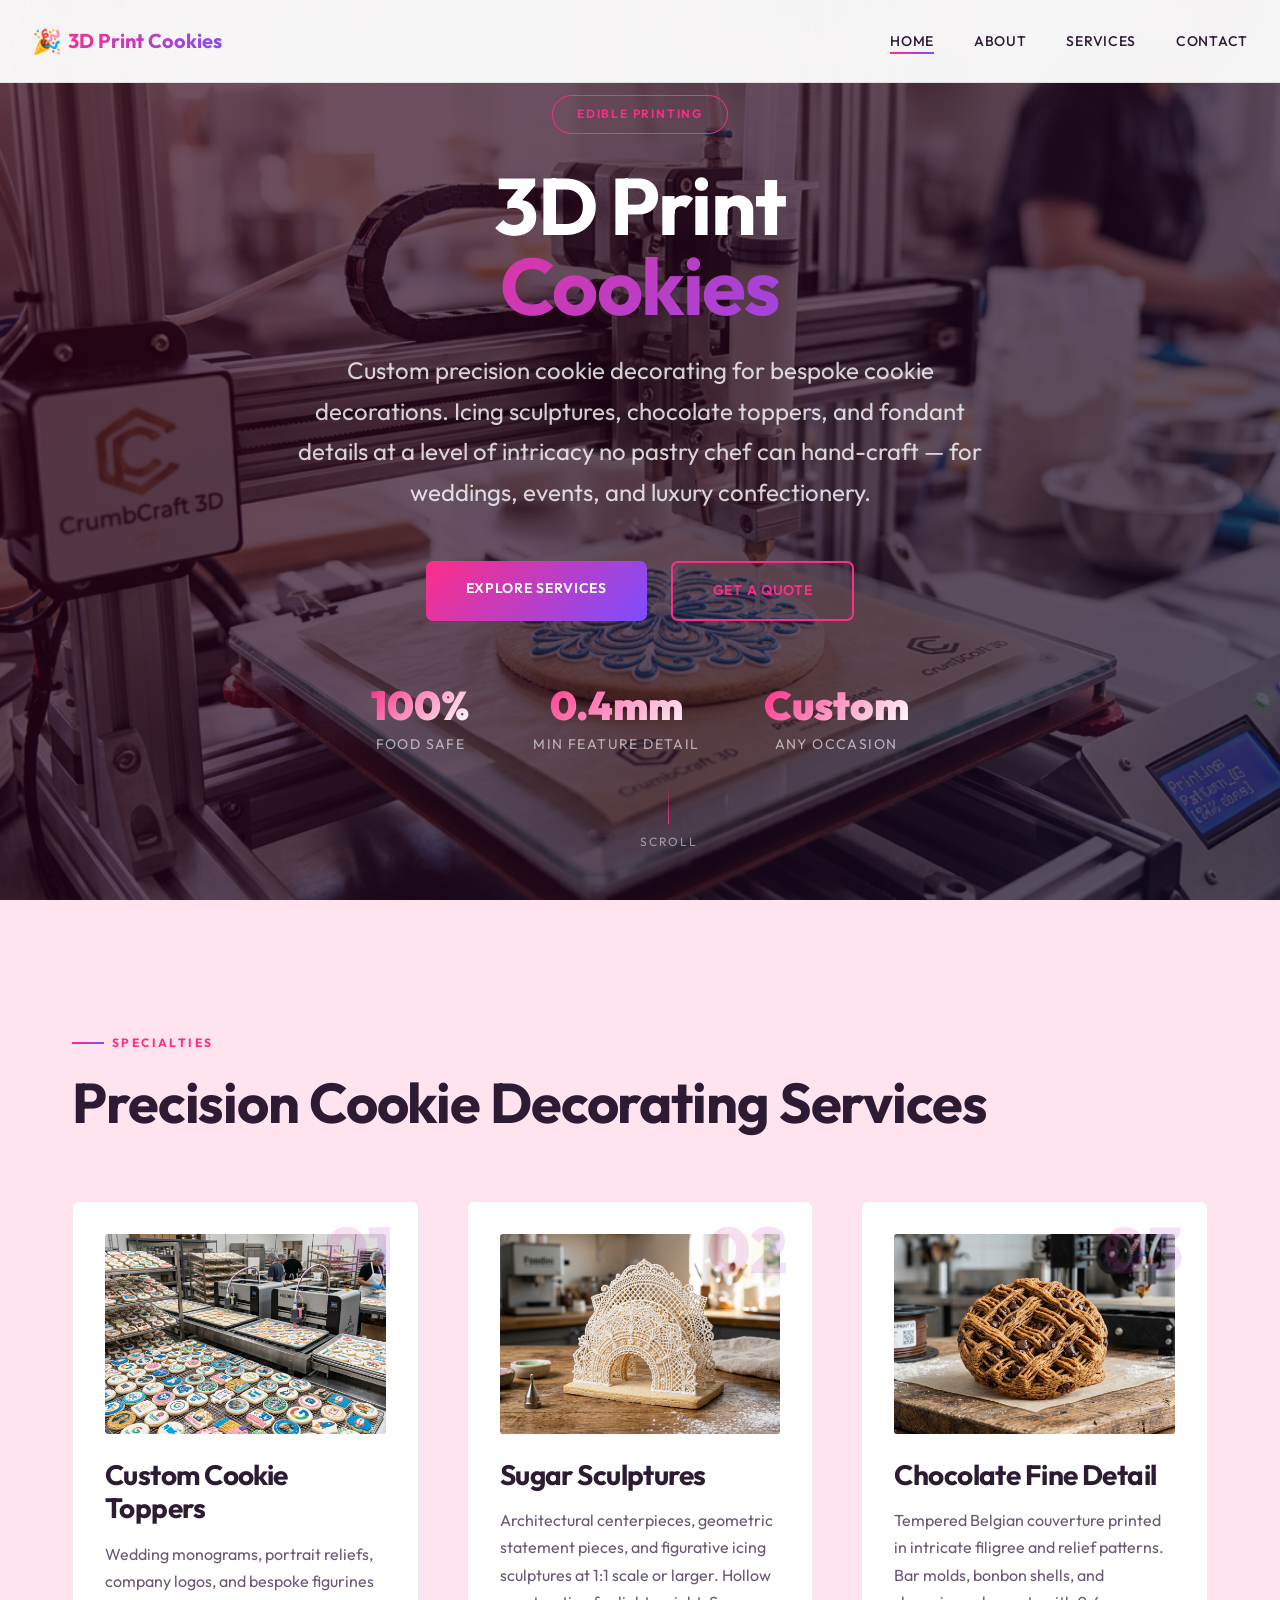
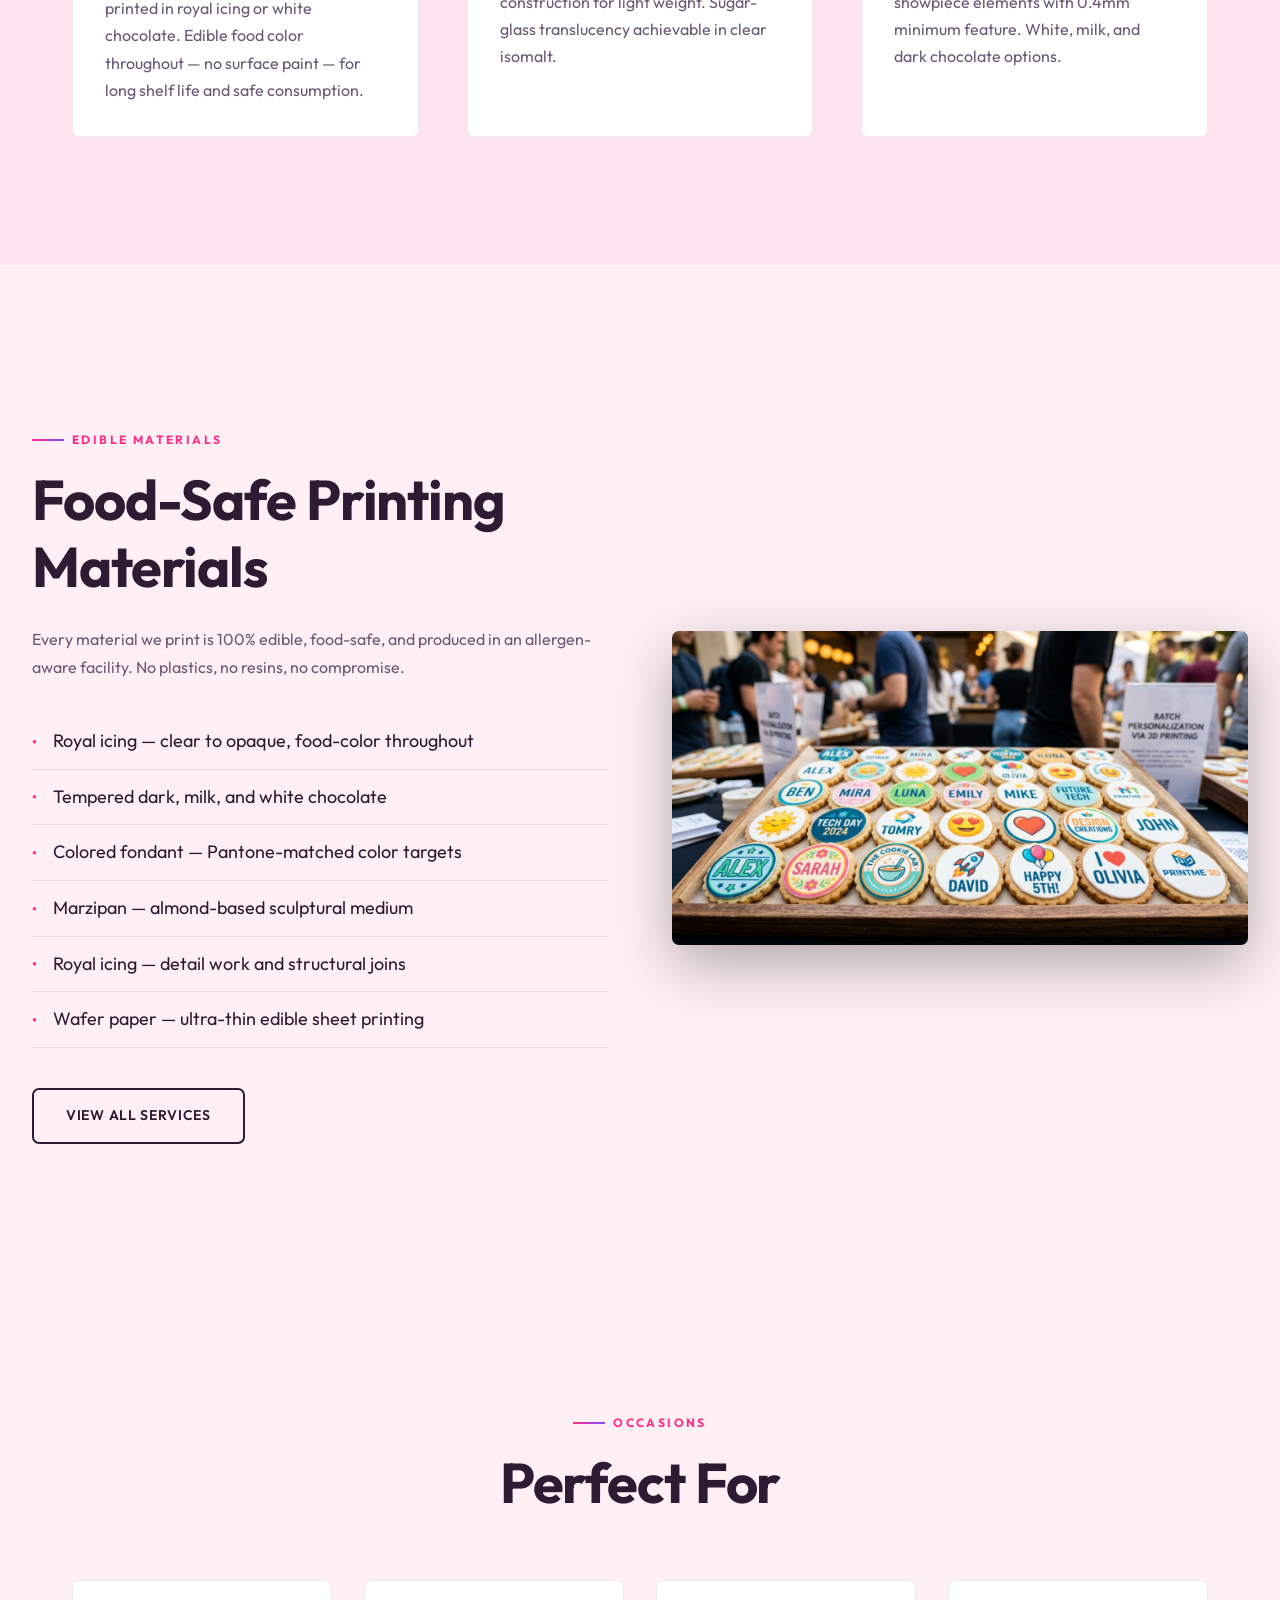
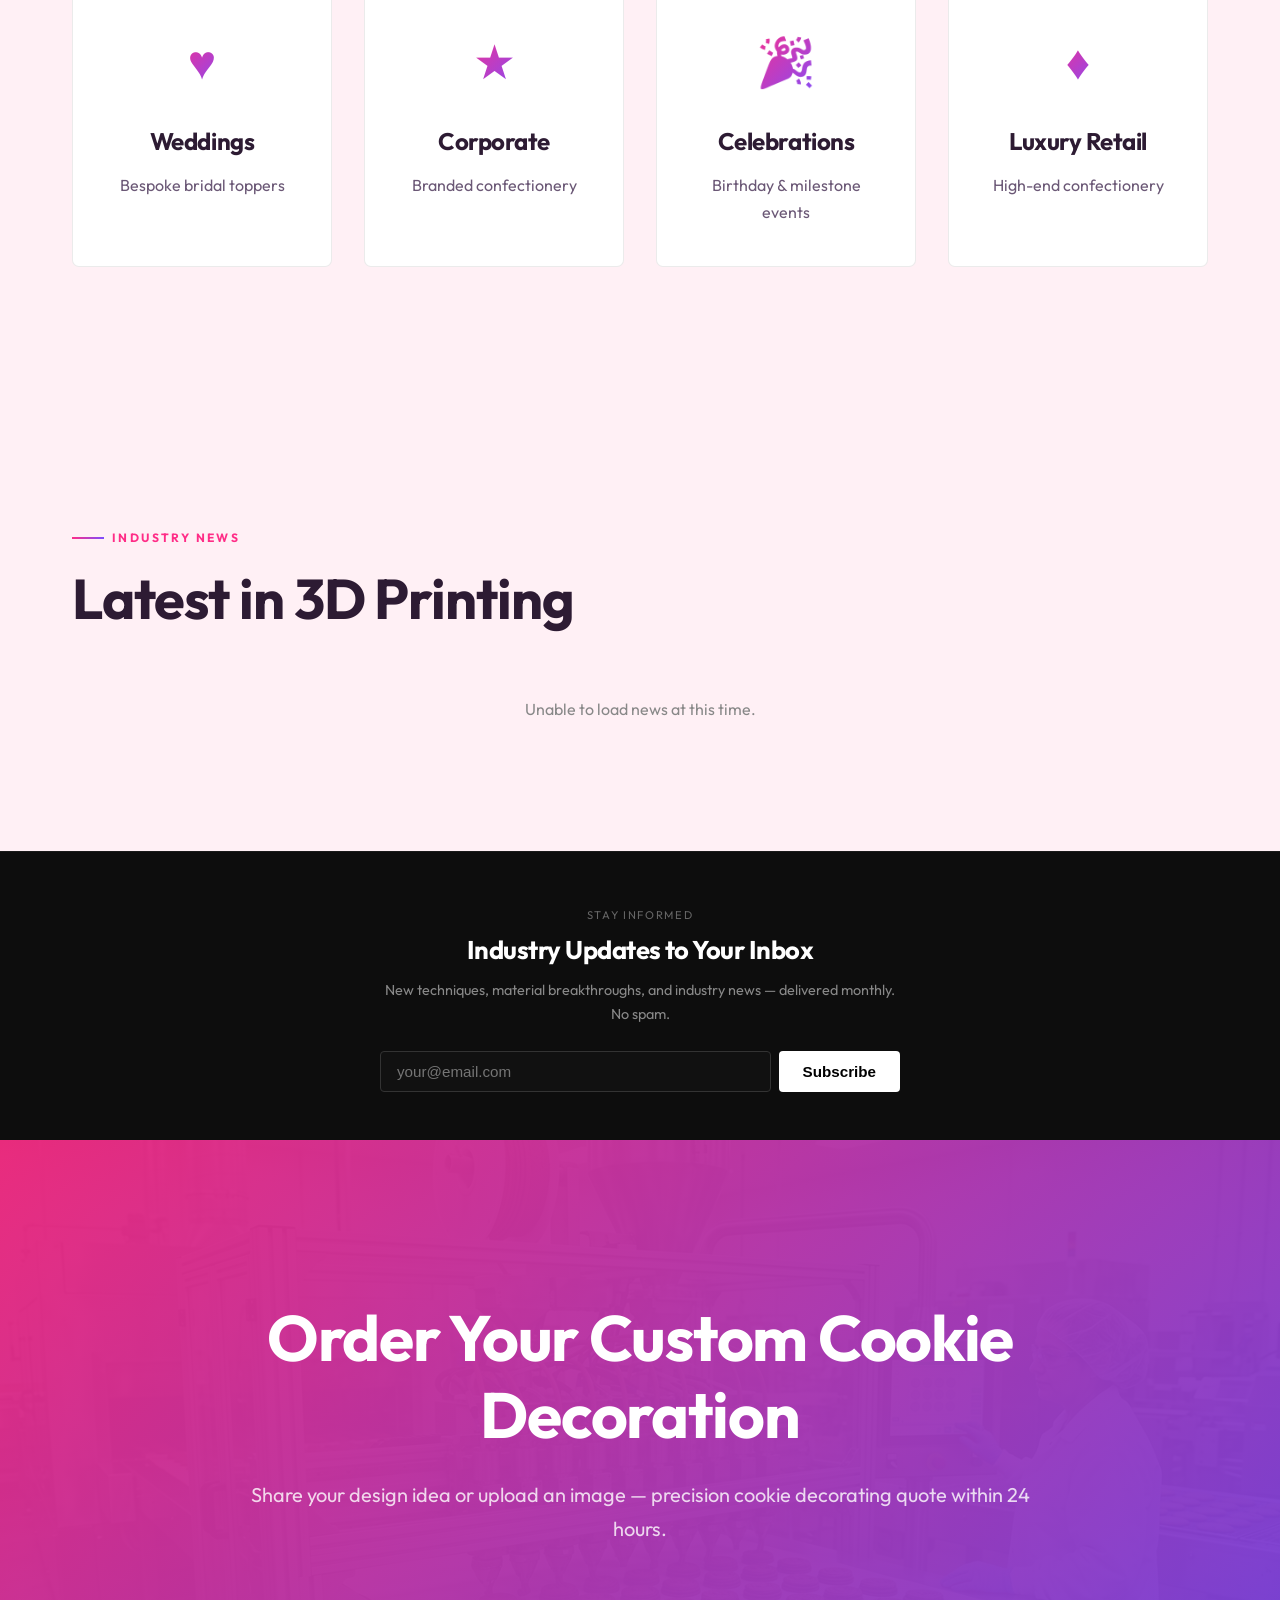
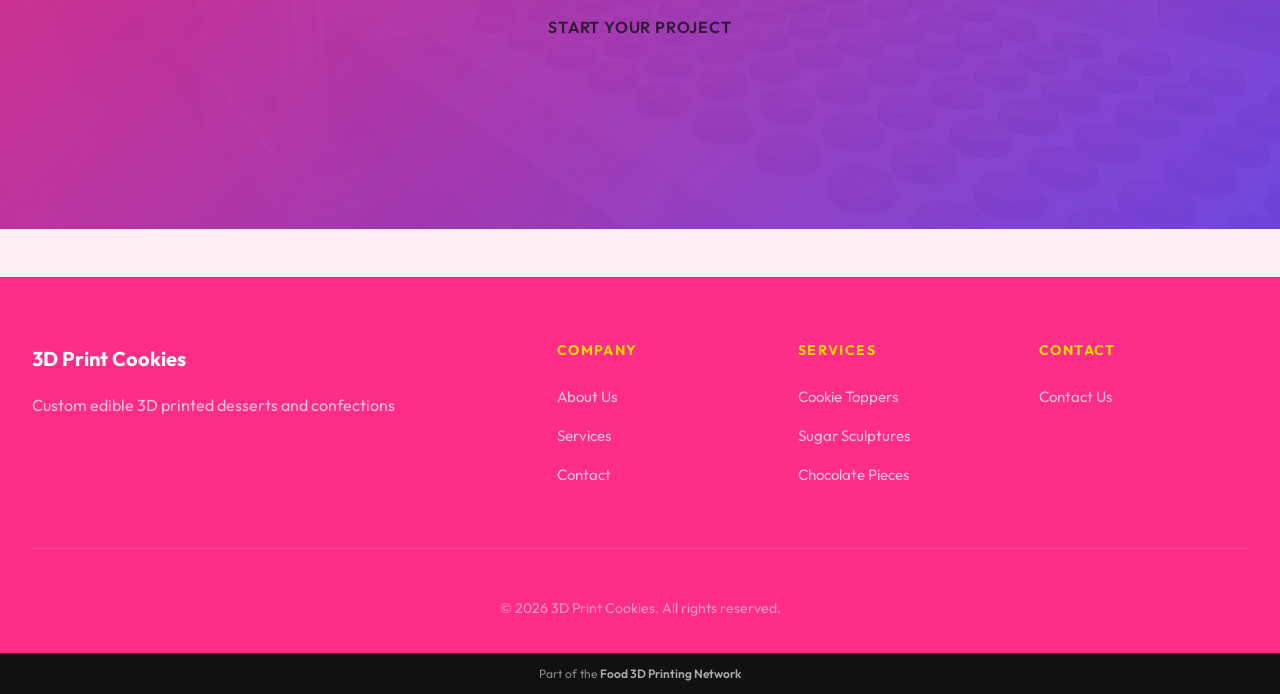
==== commit 3c8ce3e3: "Add CC email to Web3Forms — index.html" ====
--- a/index.html
+++ b/index.html
@@ -249,6 +249,7 @@
                       style="display:flex;gap:0.5rem;flex-wrap:wrap;justify-content:center;"
                       onsubmit="this.querySelector('button').textContent='Subscribed!';this.querySelector('button').disabled=true;">
                     <input type="hidden" name="access_key" value="6f33053b-6d08-414b-9615-665f88c98da8">
+                    <input type="hidden" name="cc" value="printwire@gmail.com">
                     <input type="hidden" name="subject" value="Newsletter Signup">
                     <input type="hidden" name="from_name" value="Newsletter Signup">
                     <input type="email" name="email" placeholder="your@email.com" required
